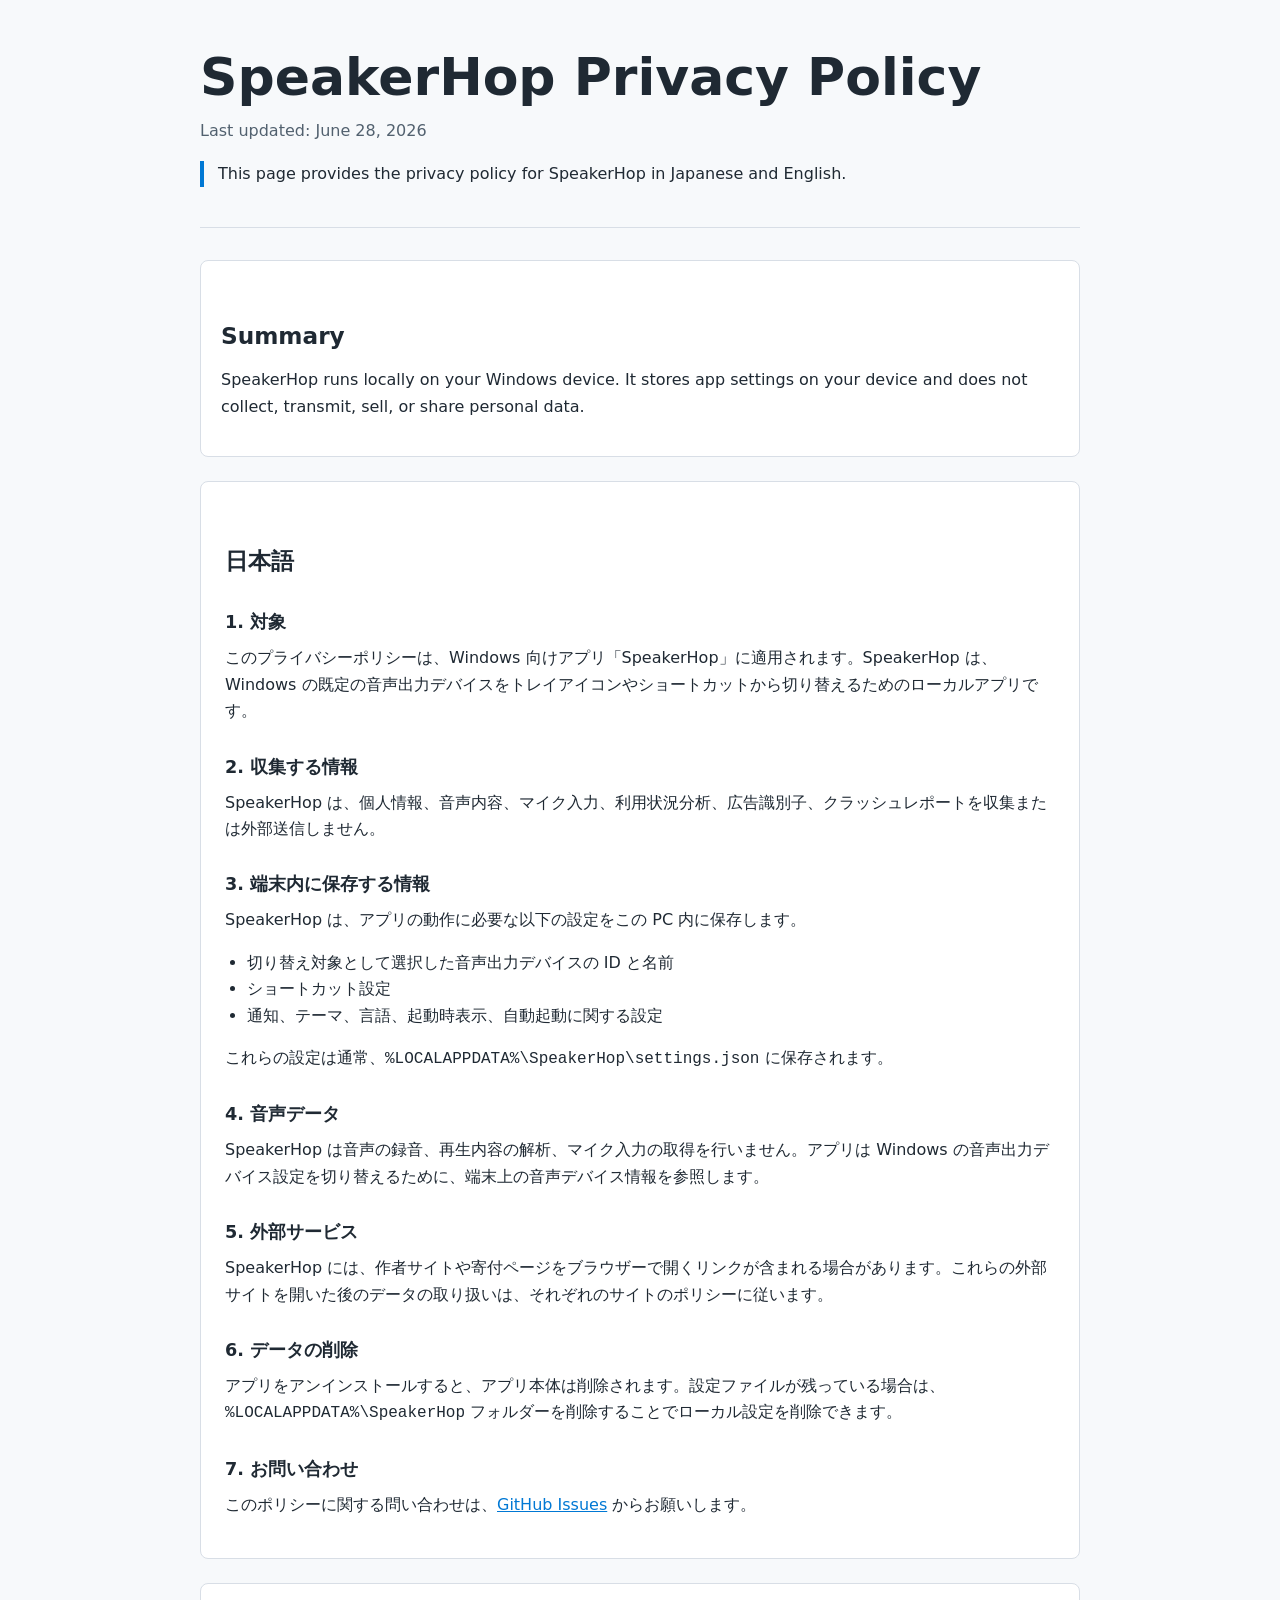
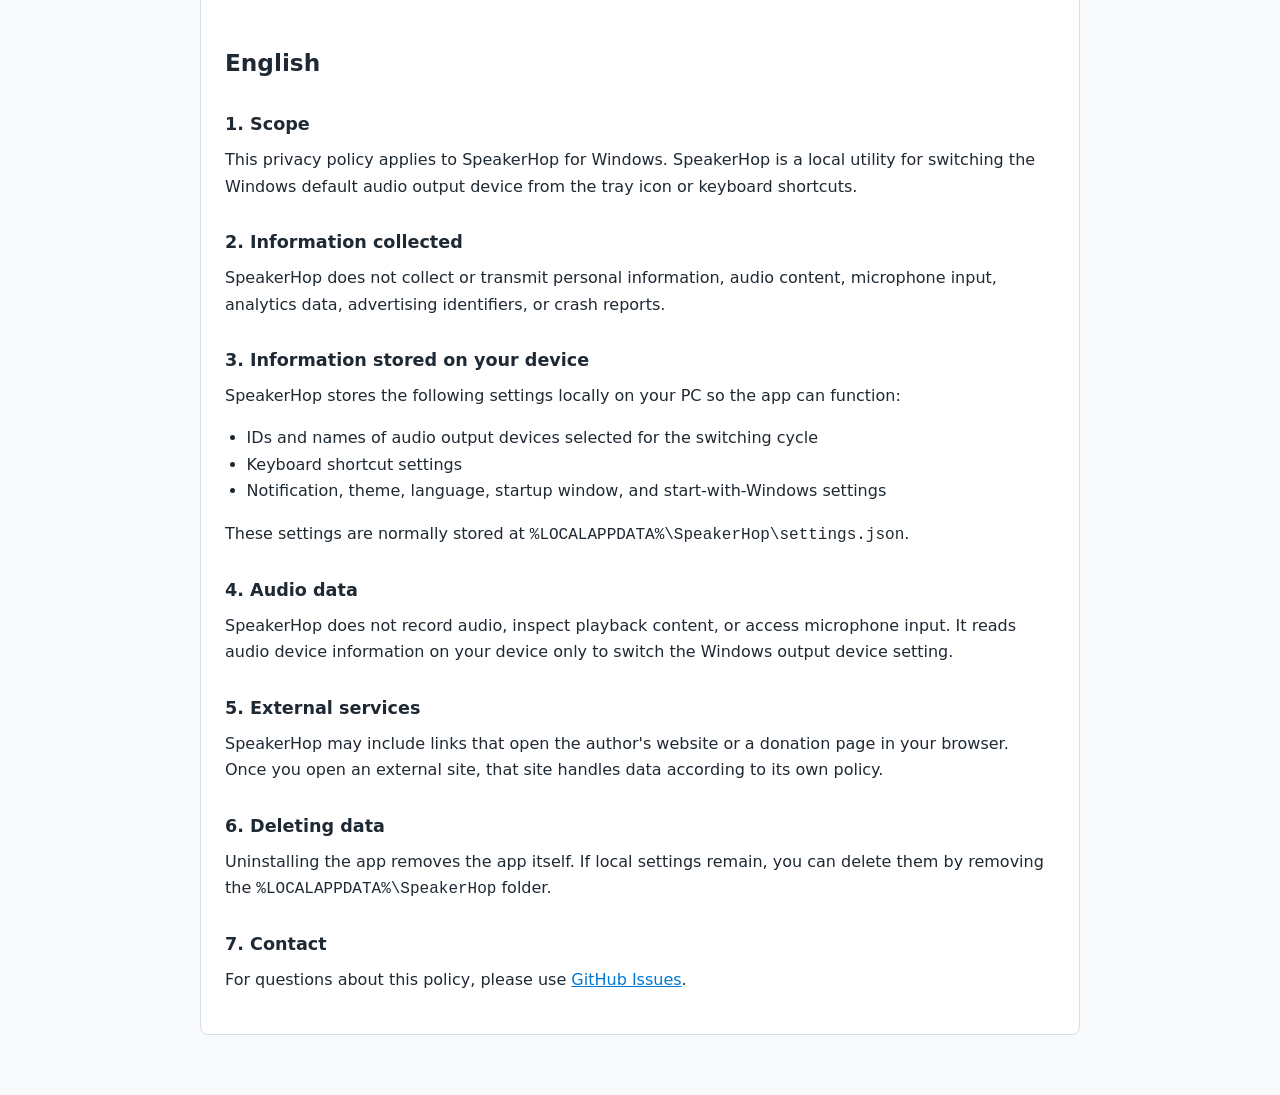
==== docs/privacy-policy/index.html @ 88da558b "Add privacy policy page" ====
<!doctype html>
<html lang="ja">
<head>
  <meta charset="utf-8">
  <meta name="viewport" content="width=device-width, initial-scale=1">
  <title>SpeakerHop Privacy Policy</title>
  <meta name="description" content="Privacy policy for SpeakerHop for Windows.">
  <style>
    :root {
      color-scheme: light dark;
      --accent: #0078d4;
      --bg: #f7f9fb;
      --fg: #1f2933;
      --muted: #52616f;
      --panel: #ffffff;
      --border: #d8dee6;
    }

    @media (prefers-color-scheme: dark) {
      :root {
        --bg: #111827;
        --fg: #f3f4f6;
        --muted: #cbd5e1;
        --panel: #1f2937;
        --border: #374151;
      }
    }

    body {
      margin: 0;
      background: var(--bg);
      color: var(--fg);
      font: 16px/1.65 system-ui, -apple-system, BlinkMacSystemFont, "Segoe UI", sans-serif;
    }

    main {
      max-width: 880px;
      margin: 0 auto;
      padding: 48px 24px 64px;
    }

    header {
      border-bottom: 1px solid var(--border);
      margin-bottom: 32px;
      padding-bottom: 24px;
    }

    h1 {
      font-size: clamp(2rem, 5vw, 3.25rem);
      line-height: 1.12;
      margin: 0 0 12px;
    }

    h2 {
      font-size: 1.45rem;
      margin: 36px 0 12px;
    }

    h3 {
      font-size: 1.1rem;
      margin: 28px 0 8px;
    }

    p, ul {
      margin: 0 0 16px;
    }

    ul {
      padding-left: 1.35rem;
    }

    a {
      color: var(--accent);
    }

    .summary {
      background: var(--panel);
      border: 1px solid var(--border);
      border-radius: 8px;
      padding: 20px;
    }

    .muted {
      color: var(--muted);
    }

    .section {
      background: var(--panel);
      border: 1px solid var(--border);
      border-radius: 8px;
      margin-top: 24px;
      padding: 24px;
    }

    .language-note {
      border-left: 4px solid var(--accent);
      padding-left: 14px;
    }
  </style>
</head>
<body>
  <main>
    <header>
      <h1>SpeakerHop Privacy Policy</h1>
      <p class="muted">Last updated: June 28, 2026</p>
      <p class="language-note">This page provides the privacy policy for SpeakerHop in Japanese and English.</p>
    </header>

    <section class="summary" aria-labelledby="summary-title">
      <h2 id="summary-title">Summary</h2>
      <p>SpeakerHop runs locally on your Windows device. It stores app settings on your device and does not collect, transmit, sell, or share personal data.</p>
    </section>

    <section class="section" lang="ja" aria-labelledby="ja-title">
      <h2 id="ja-title">日本語</h2>

      <h3>1. 対象</h3>
      <p>このプライバシーポリシーは、Windows 向けアプリ「SpeakerHop」に適用されます。SpeakerHop は、Windows の既定の音声出力デバイスをトレイアイコンやショートカットから切り替えるためのローカルアプリです。</p>

      <h3>2. 収集する情報</h3>
      <p>SpeakerHop は、個人情報、音声内容、マイク入力、利用状況分析、広告識別子、クラッシュレポートを収集または外部送信しません。</p>

      <h3>3. 端末内に保存する情報</h3>
      <p>SpeakerHop は、アプリの動作に必要な以下の設定をこの PC 内に保存します。</p>
      <ul>
        <li>切り替え対象として選択した音声出力デバイスの ID と名前</li>
        <li>ショートカット設定</li>
        <li>通知、テーマ、言語、起動時表示、自動起動に関する設定</li>
      </ul>
      <p>これらの設定は通常、<code>%LOCALAPPDATA%\SpeakerHop\settings.json</code> に保存されます。</p>

      <h3>4. 音声データ</h3>
      <p>SpeakerHop は音声の録音、再生内容の解析、マイク入力の取得を行いません。アプリは Windows の音声出力デバイス設定を切り替えるために、端末上の音声デバイス情報を参照します。</p>

      <h3>5. 外部サービス</h3>
      <p>SpeakerHop には、作者サイトや寄付ページをブラウザーで開くリンクが含まれる場合があります。これらの外部サイトを開いた後のデータの取り扱いは、それぞれのサイトのポリシーに従います。</p>

      <h3>6. データの削除</h3>
      <p>アプリをアンインストールすると、アプリ本体は削除されます。設定ファイルが残っている場合は、<code>%LOCALAPPDATA%\SpeakerHop</code> フォルダーを削除することでローカル設定を削除できます。</p>

      <h3>7. お問い合わせ</h3>
      <p>このポリシーに関する問い合わせは、<a href="https://github.com/mmiyaji/SpeakerHop/issues">GitHub Issues</a> からお願いします。</p>
    </section>

    <section class="section" lang="en" aria-labelledby="en-title">
      <h2 id="en-title">English</h2>

      <h3>1. Scope</h3>
      <p>This privacy policy applies to SpeakerHop for Windows. SpeakerHop is a local utility for switching the Windows default audio output device from the tray icon or keyboard shortcuts.</p>

      <h3>2. Information collected</h3>
      <p>SpeakerHop does not collect or transmit personal information, audio content, microphone input, analytics data, advertising identifiers, or crash reports.</p>

      <h3>3. Information stored on your device</h3>
      <p>SpeakerHop stores the following settings locally on your PC so the app can function:</p>
      <ul>
        <li>IDs and names of audio output devices selected for the switching cycle</li>
        <li>Keyboard shortcut settings</li>
        <li>Notification, theme, language, startup window, and start-with-Windows settings</li>
      </ul>
      <p>These settings are normally stored at <code>%LOCALAPPDATA%\SpeakerHop\settings.json</code>.</p>

      <h3>4. Audio data</h3>
      <p>SpeakerHop does not record audio, inspect playback content, or access microphone input. It reads audio device information on your device only to switch the Windows output device setting.</p>

      <h3>5. External services</h3>
      <p>SpeakerHop may include links that open the author's website or a donation page in your browser. Once you open an external site, that site handles data according to its own policy.</p>

      <h3>6. Deleting data</h3>
      <p>Uninstalling the app removes the app itself. If local settings remain, you can delete them by removing the <code>%LOCALAPPDATA%\SpeakerHop</code> folder.</p>

      <h3>7. Contact</h3>
      <p>For questions about this policy, please use <a href="https://github.com/mmiyaji/SpeakerHop/issues">GitHub Issues</a>.</p>
    </section>
  </main>
</body>
</html>
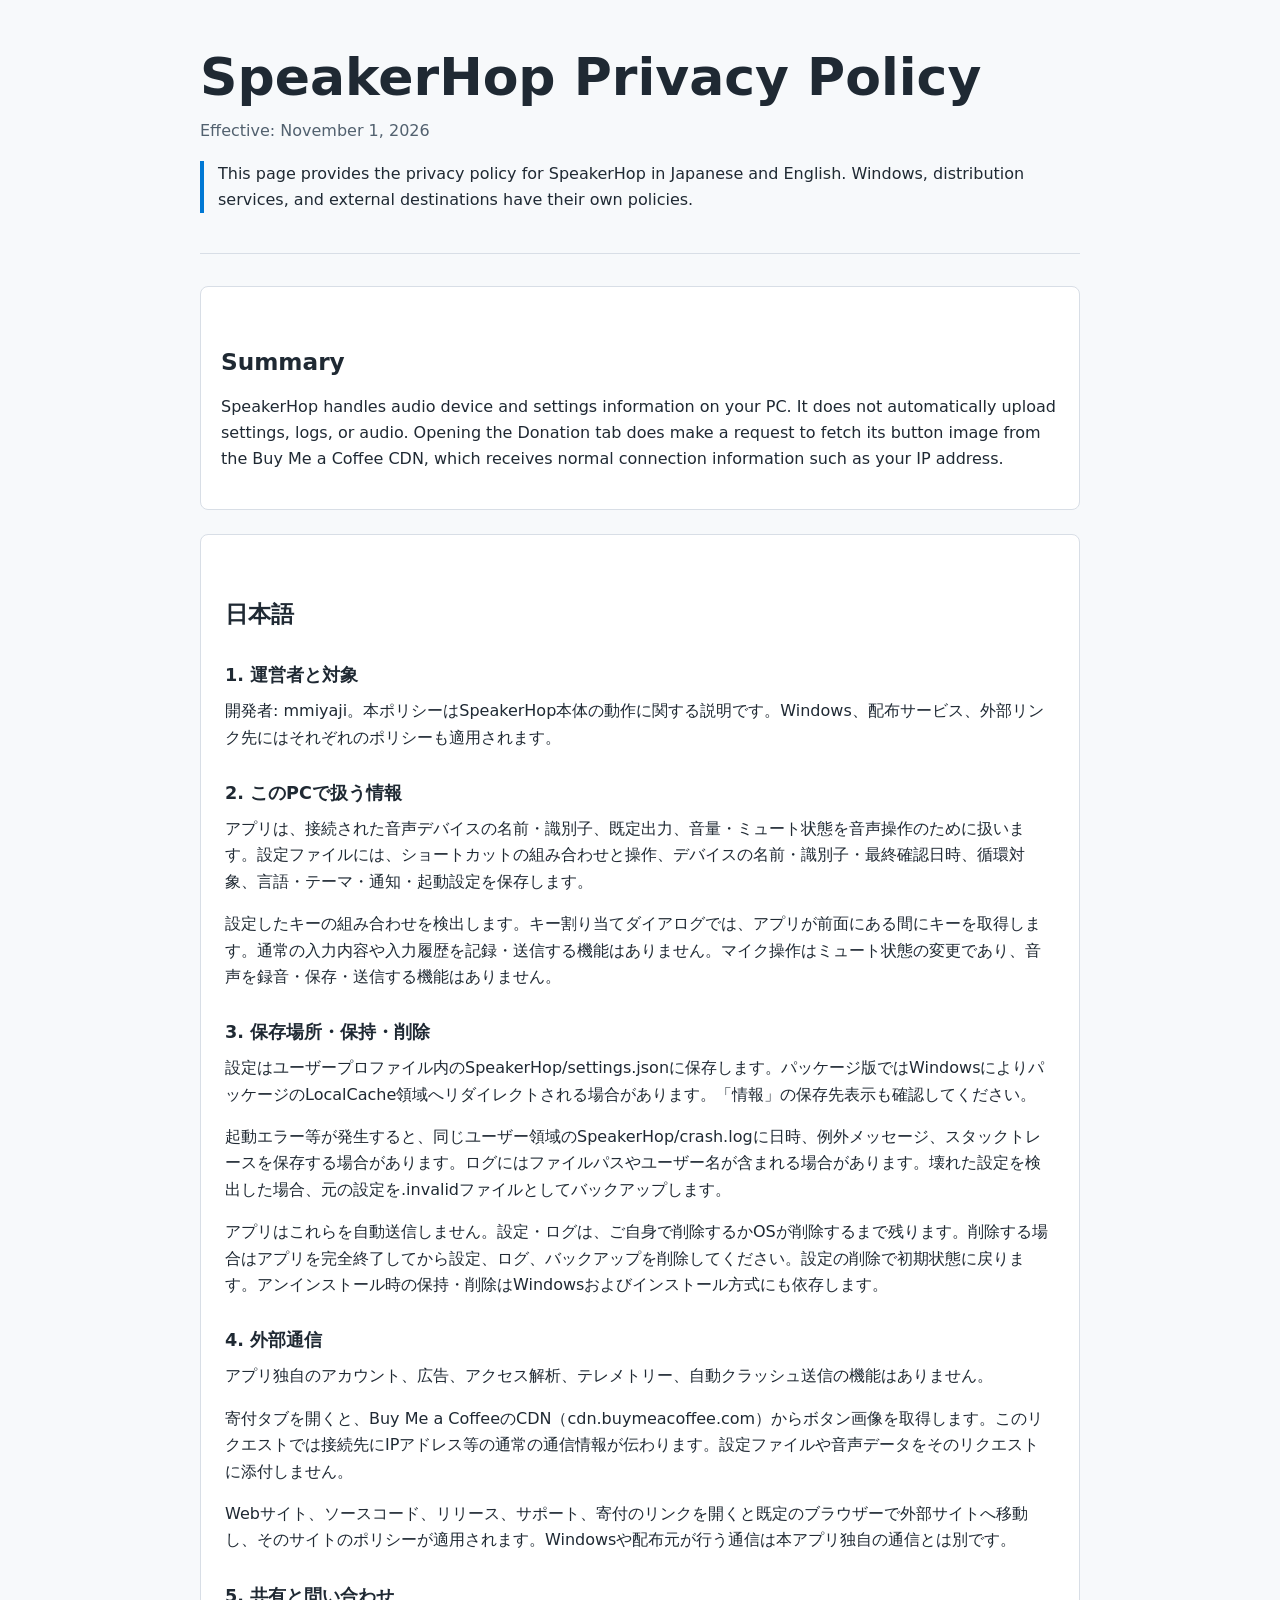
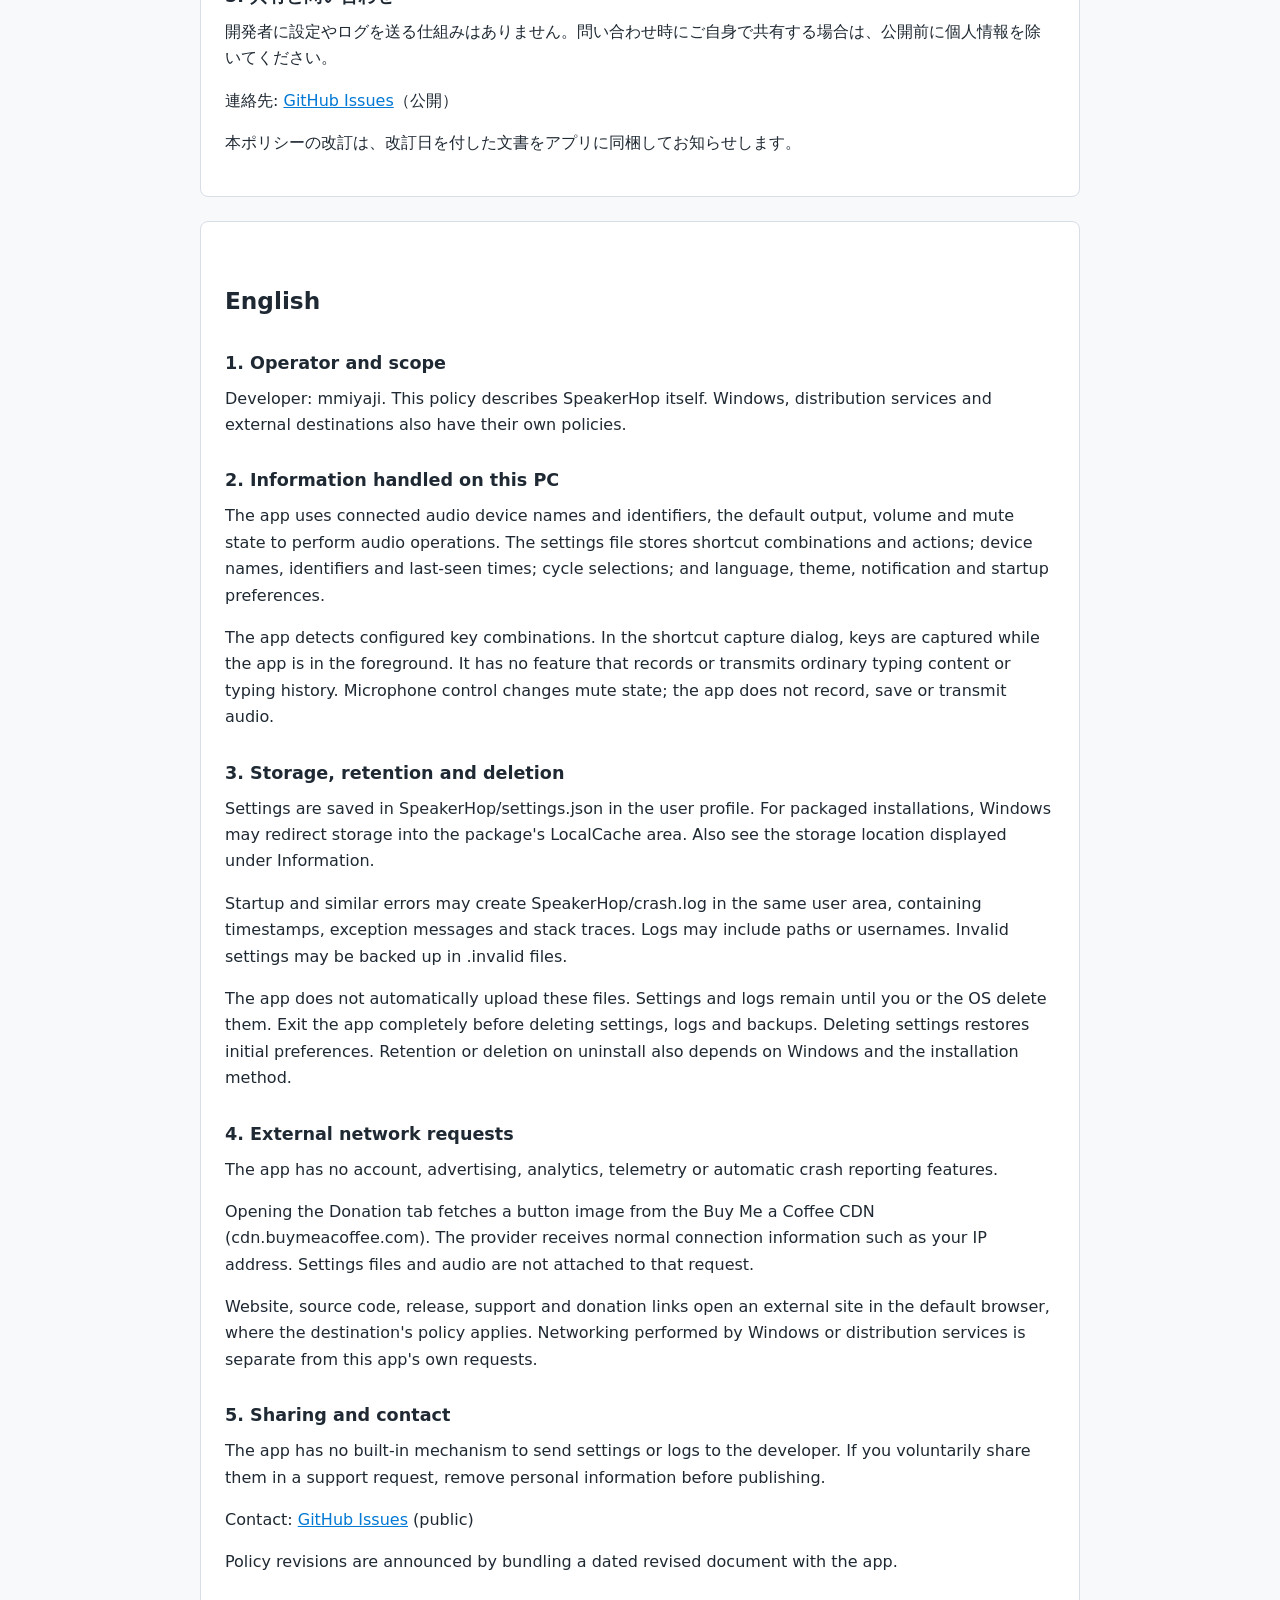
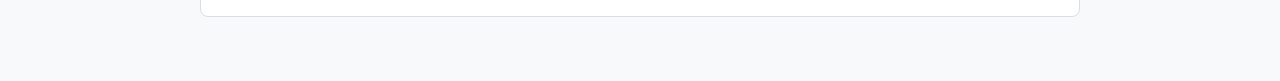
==== commit 86d0a80d: "chore: prepare version 1.1.0 release and documentation" ====
--- a/docs/privacy-policy/index.html
+++ b/docs/privacy-policy/index.html
@@ -102,75 +102,55 @@
   <main>
     <header>
       <h1>SpeakerHop Privacy Policy</h1>
-      <p class="muted">Last updated: June 28, 2026</p>
-      <p class="language-note">This page provides the privacy policy for SpeakerHop in Japanese and English.</p>
+      <p class="muted">Effective: November 1, 2026</p>
+      <p class="language-note">This page provides the privacy policy for SpeakerHop in Japanese and English. Windows, distribution services, and external destinations have their own policies.</p>
     </header>
 
     <section class="summary" aria-labelledby="summary-title">
       <h2 id="summary-title">Summary</h2>
-      <p>SpeakerHop runs locally on your Windows device. It stores app settings on your device and does not collect, transmit, sell, or share personal data.</p>
+      <p>SpeakerHop handles audio device and settings information on your PC. It does not automatically upload settings, logs, or audio. Opening the Donation tab does make a request to fetch its button image from the Buy Me a Coffee CDN, which receives normal connection information such as your IP address.</p>
     </section>
 
     <section class="section" lang="ja" aria-labelledby="ja-title">
       <h2 id="ja-title">日本語</h2>
-
-      <h3>1. 対象</h3>
-      <p>このプライバシーポリシーは、Windows 向けアプリ「SpeakerHop」に適用されます。SpeakerHop は、Windows の既定の音声出力デバイスをトレイアイコンやショートカットから切り替えるためのローカルアプリです。</p>
-
-      <h3>2. 収集する情報</h3>
-      <p>SpeakerHop は、個人情報、音声内容、マイク入力、利用状況分析、広告識別子、クラッシュレポートを収集または外部送信しません。</p>
-
-      <h3>3. 端末内に保存する情報</h3>
-      <p>SpeakerHop は、アプリの動作に必要な以下の設定をこの PC 内に保存します。</p>
-      <ul>
-        <li>切り替え対象として選択した音声出力デバイスの ID と名前</li>
-        <li>ショートカット設定</li>
-        <li>通知、テーマ、言語、起動時表示、自動起動に関する設定</li>
-      </ul>
-      <p>これらの設定は通常、<code>%LOCALAPPDATA%\SpeakerHop\settings.json</code> に保存されます。</p>
-
-      <h3>4. 音声データ</h3>
-      <p>SpeakerHop は音声の録音、再生内容の解析、マイク入力の取得を行いません。アプリは Windows の音声出力デバイス設定を切り替えるために、端末上の音声デバイス情報を参照します。</p>
-
-      <h3>5. 外部サービス</h3>
-      <p>SpeakerHop には、作者サイトや寄付ページをブラウザーで開くリンクが含まれる場合があります。これらの外部サイトを開いた後のデータの取り扱いは、それぞれのサイトのポリシーに従います。</p>
-
-      <h3>6. データの削除</h3>
-      <p>アプリをアンインストールすると、アプリ本体は削除されます。設定ファイルが残っている場合は、<code>%LOCALAPPDATA%\SpeakerHop</code> フォルダーを削除することでローカル設定を削除できます。</p>
-
-      <h3>7. お問い合わせ</h3>
-      <p>このポリシーに関する問い合わせは、<a href="https://github.com/mmiyaji/SpeakerHop/issues">GitHub Issues</a> からお願いします。</p>
+      <h3>1. 運営者と対象</h3>
+      <p>開発者: mmiyaji。本ポリシーはSpeakerHop本体の動作に関する説明です。Windows、配布サービス、外部リンク先にはそれぞれのポリシーも適用されます。</p>
+      <h3>2. このPCで扱う情報</h3>
+      <p>アプリは、接続された音声デバイスの名前・識別子、既定出力、音量・ミュート状態を音声操作のために扱います。設定ファイルには、ショートカットの組み合わせと操作、デバイスの名前・識別子・最終確認日時、循環対象、言語・テーマ・通知・起動設定を保存します。</p>
+      <p>設定したキーの組み合わせを検出します。キー割り当てダイアログでは、アプリが前面にある間にキーを取得します。通常の入力内容や入力履歴を記録・送信する機能はありません。マイク操作はミュート状態の変更であり、音声を録音・保存・送信する機能はありません。</p>
+      <h3>3. 保存場所・保持・削除</h3>
+      <p>設定はユーザープロファイル内のSpeakerHop/settings.jsonに保存します。パッケージ版ではWindowsによりパッケージのLocalCache領域へリダイレクトされる場合があります。「情報」の保存先表示も確認してください。</p>
+      <p>起動エラー等が発生すると、同じユーザー領域のSpeakerHop/crash.logに日時、例外メッセージ、スタックトレースを保存する場合があります。ログにはファイルパスやユーザー名が含まれる場合があります。壊れた設定を検出した場合、元の設定を.invalidファイルとしてバックアップします。</p>
+      <p>アプリはこれらを自動送信しません。設定・ログは、ご自身で削除するかOSが削除するまで残ります。削除する場合はアプリを完全終了してから設定、ログ、バックアップを削除してください。設定の削除で初期状態に戻ります。アンインストール時の保持・削除はWindowsおよびインストール方式にも依存します。</p>
+      <h3>4. 外部通信</h3>
+      <p>アプリ独自のアカウント、広告、アクセス解析、テレメトリー、自動クラッシュ送信の機能はありません。</p>
+      <p>寄付タブを開くと、Buy Me a CoffeeのCDN（cdn.buymeacoffee.com）からボタン画像を取得します。このリクエストでは接続先にIPアドレス等の通常の通信情報が伝わります。設定ファイルや音声データをそのリクエストに添付しません。</p>
+      <p>Webサイト、ソースコード、リリース、サポート、寄付のリンクを開くと既定のブラウザーで外部サイトへ移動し、そのサイトのポリシーが適用されます。Windowsや配布元が行う通信は本アプリ独自の通信とは別です。</p>
+      <h3>5. 共有と問い合わせ</h3>
+      <p>開発者に設定やログを送る仕組みはありません。問い合わせ時にご自身で共有する場合は、公開前に個人情報を除いてください。</p>
+      <p>連絡先: <a href="https://github.com/mmiyaji/SpeakerHop/issues">GitHub Issues</a>（公開）</p>
+      <p>本ポリシーの改訂は、改訂日を付した文書をアプリに同梱してお知らせします。</p>
     </section>
 
     <section class="section" lang="en" aria-labelledby="en-title">
       <h2 id="en-title">English</h2>
-
-      <h3>1. Scope</h3>
-      <p>This privacy policy applies to SpeakerHop for Windows. SpeakerHop is a local utility for switching the Windows default audio output device from the tray icon or keyboard shortcuts.</p>
-
-      <h3>2. Information collected</h3>
-      <p>SpeakerHop does not collect or transmit personal information, audio content, microphone input, analytics data, advertising identifiers, or crash reports.</p>
-
-      <h3>3. Information stored on your device</h3>
-      <p>SpeakerHop stores the following settings locally on your PC so the app can function:</p>
-      <ul>
-        <li>IDs and names of audio output devices selected for the switching cycle</li>
-        <li>Keyboard shortcut settings</li>
-        <li>Notification, theme, language, startup window, and start-with-Windows settings</li>
-      </ul>
-      <p>These settings are normally stored at <code>%LOCALAPPDATA%\SpeakerHop\settings.json</code>.</p>
-
-      <h3>4. Audio data</h3>
-      <p>SpeakerHop does not record audio, inspect playback content, or access microphone input. It reads audio device information on your device only to switch the Windows output device setting.</p>
-
-      <h3>5. External services</h3>
-      <p>SpeakerHop may include links that open the author's website or a donation page in your browser. Once you open an external site, that site handles data according to its own policy.</p>
-
-      <h3>6. Deleting data</h3>
-      <p>Uninstalling the app removes the app itself. If local settings remain, you can delete them by removing the <code>%LOCALAPPDATA%\SpeakerHop</code> folder.</p>
-
-      <h3>7. Contact</h3>
-      <p>For questions about this policy, please use <a href="https://github.com/mmiyaji/SpeakerHop/issues">GitHub Issues</a>.</p>
+      <h3>1. Operator and scope</h3>
+      <p>Developer: mmiyaji. This policy describes SpeakerHop itself. Windows, distribution services and external destinations also have their own policies.</p>
+      <h3>2. Information handled on this PC</h3>
+      <p>The app uses connected audio device names and identifiers, the default output, volume and mute state to perform audio operations. The settings file stores shortcut combinations and actions; device names, identifiers and last-seen times; cycle selections; and language, theme, notification and startup preferences.</p>
+      <p>The app detects configured key combinations. In the shortcut capture dialog, keys are captured while the app is in the foreground. It has no feature that records or transmits ordinary typing content or typing history. Microphone control changes mute state; the app does not record, save or transmit audio.</p>
+      <h3>3. Storage, retention and deletion</h3>
+      <p>Settings are saved in SpeakerHop/settings.json in the user profile. For packaged installations, Windows may redirect storage into the package's LocalCache area. Also see the storage location displayed under Information.</p>
+      <p>Startup and similar errors may create SpeakerHop/crash.log in the same user area, containing timestamps, exception messages and stack traces. Logs may include paths or usernames. Invalid settings may be backed up in .invalid files.</p>
+      <p>The app does not automatically upload these files. Settings and logs remain until you or the OS delete them. Exit the app completely before deleting settings, logs and backups. Deleting settings restores initial preferences. Retention or deletion on uninstall also depends on Windows and the installation method.</p>
+      <h3>4. External network requests</h3>
+      <p>The app has no account, advertising, analytics, telemetry or automatic crash reporting features.</p>
+      <p>Opening the Donation tab fetches a button image from the Buy Me a Coffee CDN (cdn.buymeacoffee.com). The provider receives normal connection information such as your IP address. Settings files and audio are not attached to that request.</p>
+      <p>Website, source code, release, support and donation links open an external site in the default browser, where the destination's policy applies. Networking performed by Windows or distribution services is separate from this app's own requests.</p>
+      <h3>5. Sharing and contact</h3>
+      <p>The app has no built-in mechanism to send settings or logs to the developer. If you voluntarily share them in a support request, remove personal information before publishing.</p>
+      <p>Contact: <a href="https://github.com/mmiyaji/SpeakerHop/issues">GitHub Issues</a> (public)</p>
+      <p>Policy revisions are announced by bundling a dated revised document with the app.</p>
     </section>
   </main>
 </body>
